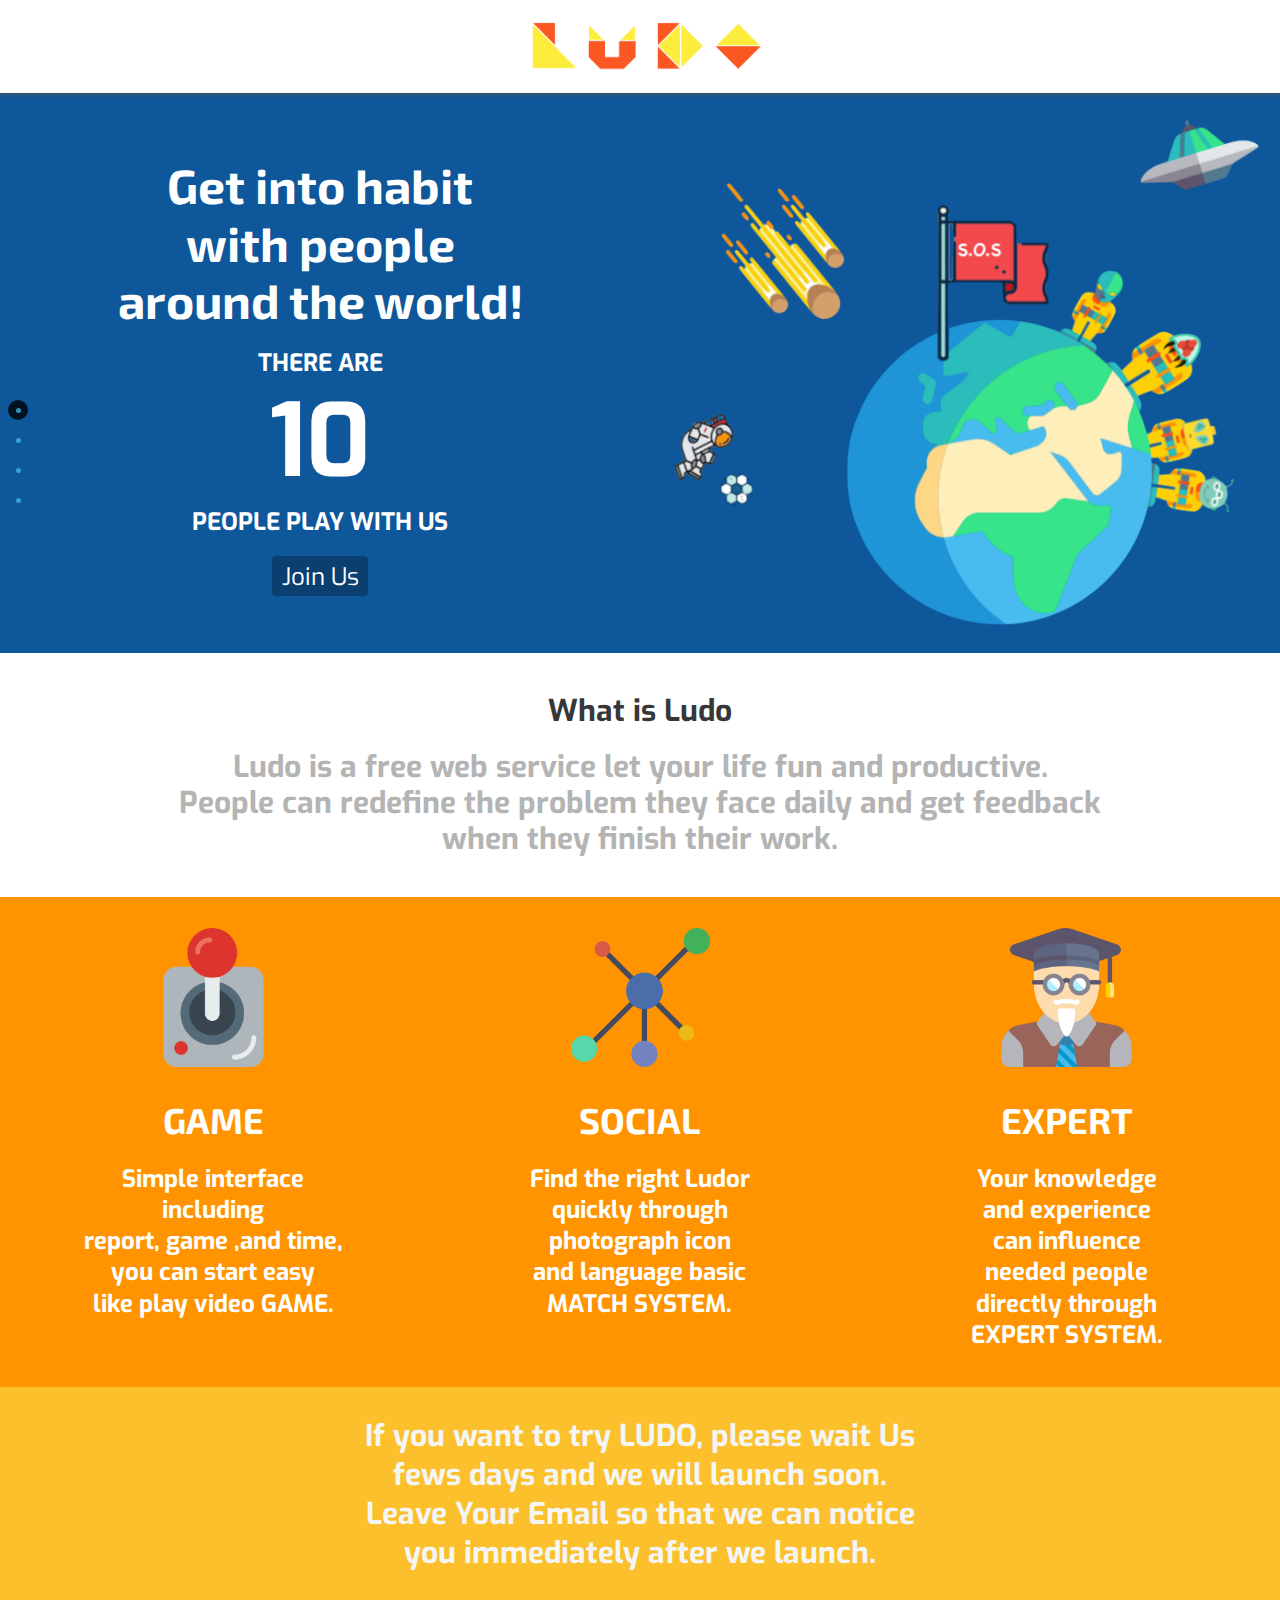
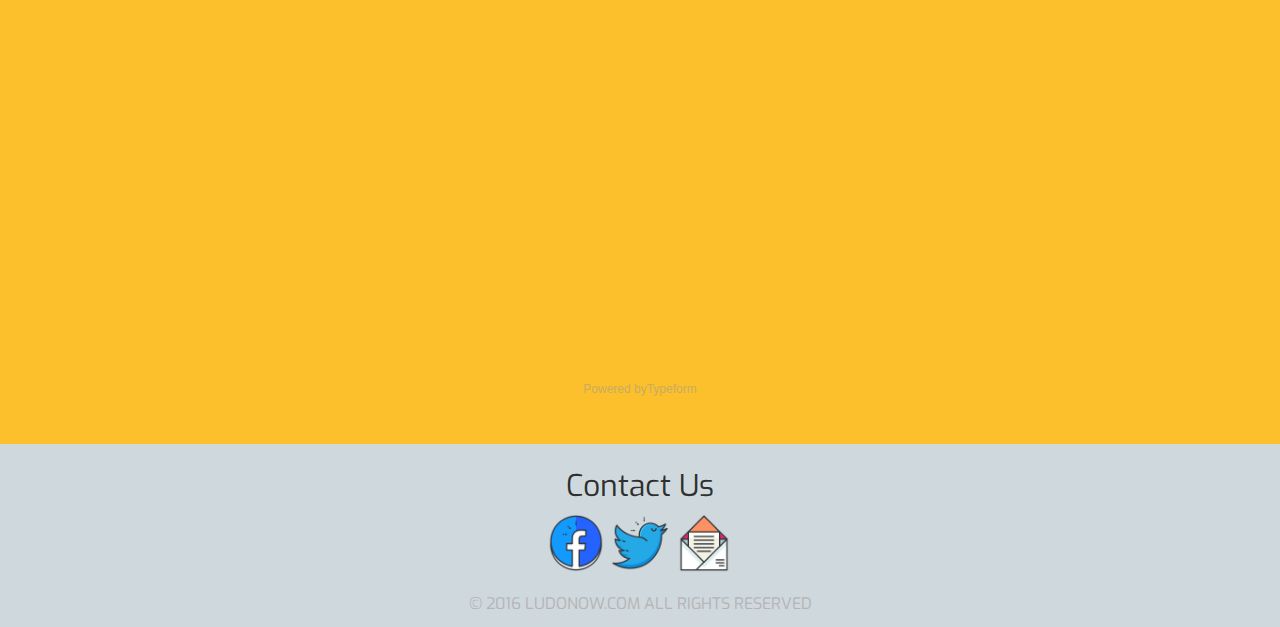
==== index.html @ 151a70c2 "Modify form-text class. Add necessary lib file" ====
<!DOCTYPE html>
<html>
<head>
    <meta charset="UTF-8">
    <title>Ludo Introduction</title>
    <link href='https://fonts.googleapis.com/css?family=Exo' rel='stylesheet' type='text/css'>
    <link href='https://fonts.googleapis.com/css?family=Exo+2' rel='stylesheet' type='text/css'>
    <link rel="stylesheet" href="css/bootstrap-3.3.6.min.css">
    <link rel="stylesheet" href="css/index.css">
</head>
<body id="body">
    <header class="header">
        <div class="header-logo-div">
            <a href="" class="page-scroll-top"><div class="header-logo"></div></a>
        </div>
<!--         <a href="">
            <div class="log-in">
                Log In
            </div>
        </a> -->
    </header>
    <aside class="side-nav hidden-xs">
        <nav class="side-nav-button">
            <ul>
                <li><a href="#join" class="page-scroll active"></a></li>
                <li><a href="#introduction" class="page-scroll"></a></li>
                <li><a href="#core" class="page-scroll"></a></li>
                <li><a href="#form" class="page-scroll"></a></li>
            </ul>
        </nav>
    </aside>
    <section id="join" class="join">
        <div class="join-text col-xs-12 col-sm-6">
            <div class="welcome-text"></div>
            <br>
            <div class="users-text">
                <span class="users-num-before"></span>
                <span class="users-num"></span>
                <span class="users-num-after"></span>
            </div>
            <br>
            <a href="#form">
                <button class="join-button btn"></button>
            </a>
        </div>
        <div class="join-img col-sm-6 hidden-xs"></div>
    </section>
    <section id="introduction" class="introduction">
        <div class="introduction-text">
            <div class="introduction-text-title"></div>
            <div class="introduction-text-content"></div>
        </div>
    </section>
    <section id="core" class="core row">
        <div class="game col-sm-4">
            <div class="game-img"></div>
            <div class="game-text">
                <div class="core-text-title game-text-title"></div>
                <div class="core-text-content game-text-content"></div>
            </div>
        </div>
        <div class="social col-sm-4">
            <div class="social-img"></div>
            <div class="social-text">
                <div class="core-text-title social-text-title"></div>
                <div class="core-text-content social-text-content"></div>
            </div>
        </div>
        <div class="expert col-sm-4">
            <div class="expert-img"></div>
            <div class="expert-text">
                <div class="core-text-title expert-text-title"></div>
                <div class="core-text-content expert-text-content"></div>
            </div>
        </div>
    </section>
    <section id="form" class="form">
        <div class="hidden-xs desktop-form-text"></div>
        <div class="visible-xs-block mobile-form-text">
            <div class="fill_in"></div>
            <div class="arrows-div">
                <svg class="arrows">
                    <path class="a1" d="M10 10 L30 30 L50 10"></path>
                    <path class="a2" d="M10 30 L30 50 L50 30"></path>
                    <path class="a3" d="M10 50 L30 70 L50 50"></path>
                </svg>
            </div>
        </div>
        <div class="typeform-div"></div>
    </section>
    <section id="contact-us" class="contact-us">
        <div class="contact-us-title"></div>
        <div class="contact-us-img">
            <a href="https://www.facebook.com/LUDO-Now-1155062761203764/?fref=ts" target="_blank">
                <img src="./images/facebook.png" alt="facebook"/>
            </a>
            <a href="https://grouptweet.com/LUDO_Now/33a69f55c49ba6310b08007c532ab9cb" target="_blank">
                <img src="./images/twitter.png" alt="twitter"/>
            </a>
            <a href="mailto:ludonow.com@gmail.com" target="_blank">
                <img src="./images/email.png" alt="email"/>
            </a>
        </div>
        <div class="copyright"></div>
    </section>
    <script src="./js/jquery-2.1.4.min.js"></script>
    <script src="./js/bootstrap-3.3.6.min.js"></script>
    <script src="./js/jquery.easing-1.3.min.js"></script>
    <script src="./js/language.js"></script>
    <script src="./js/index.js"></script>
</body>

</html>
---- css/index.css ----
/* reset of css */
/* line 2, ../sass/helpers/_reset.scss */
html, body, div, span, applet, object, iframe,
h1, h2, h3, h4, h5, h6, p, blockquote, pre,
a, abbr, acronym, address, big, cite, code,
del, dfn, em, img, ins, kbd, q, s, samp,
small, strike, strong, sub, sup, tt, var,
b, u, i, center,
dl, dt, dd, ol, ul, li,
fieldset, form, label, legend,
table, caption, tbody, tfoot, thead, tr, th, td,
article, aside, canvas, details, embed,
figure, figcaption, footer, header, hgroup,
menu, nav, output, ruby, section, summary,
time, mark, audio, video {
  margin: 0;
  padding: 0;
  border: 0;
  font-size: 100%;
  font: inherit;
  vertical-align: baseline;
}

/* HTML5 display-role reset for older browsers */
/* line 23, ../sass/helpers/_reset.scss */
article, aside, details, figcaption, figure,
footer, header, hgroup, menu, nav, section {
  display: block;
}

/* line 27, ../sass/helpers/_reset.scss */
body {
  line-height: 1;
}

/* line 30, ../sass/helpers/_reset.scss */
ol, ul {
  list-style: none;
}

/* line 33, ../sass/helpers/_reset.scss */
blockquote, q {
  quotes: none;
}

/* line 36, ../sass/helpers/_reset.scss */
blockquote:before, blockquote:after,
q:before, q:after {
  content: '';
  content: none;
}

/* line 41, ../sass/helpers/_reset.scss */
table {
  border-collapse: collapse;
  border-spacing: 0;
}

/* end of reset of css */
/* line 4, ../sass/helpers/_placeholders.scss */
.header, .side-nav {
  position: fixed;
}

/* line 5, ../sass/helpers/_placeholders.scss */
.side-nav .side-nav-button {
  position: absolute;
}

/* line 6, ../sass/helpers/_placeholders.scss */
.header-logo-div, .header-logo, .join, .join-img, .introduction, .core, .game-text, .social-text, .expert-text, .game-img, .social-img, .expert-img, .form, .contact-us {
  position: relative;
}

/* line 9, ../sass/helpers/_placeholders.scss */
.header, .join, .introduction, .core, .form {
  width: 100%;
}

/* line 11, ../sass/helpers/_placeholders.scss */
.header-logo-div, .header-logo, .join-img, .game, .social, .expert {
  height: 100%;
}

/* line 12, ../sass/helpers/_placeholders.scss */
.typeform-div {
  height: 50%;
}

/* line 15, ../sass/helpers/_placeholders.scss */
.side-nav, .join, .introduction, .core, .form {
  top: 93px;
}

/* line 18, ../sass/helpers/_placeholders.scss */
.header-logo-div, .arrows-div {
  margin: 0 auto;
}

/* line 24, ../sass/helpers/_placeholders.scss */
.introduction-text, .desktop-form-text, .mobile-form-text, .typeform-div {
  padding-left: 25px;
  padding-right: 25px;
}

/* line 30, ../sass/helpers/_placeholders.scss */
.header-logo, .join-img, .game-img, .social-img, .expert-img {
  background-position: center;
  background-repeat: no-repeat;
  background-size: contain;
}

/* line 37, ../sass/helpers/_placeholders.scss */
.side-nav, .join-text, .join-button, .introduction, .core, .form, .contact-us {
  text-align: center;
}

/* line 38, ../sass/helpers/_placeholders.scss */
.join-button {
  text-decoration: none;
}

/* line 39, ../sass/helpers/_placeholders.scss */
.join-text, .introduction-text, .game-text, .social-text, .expert-text, .desktop-form-text, .mobile-form-text {
  font-weight: bold;
}

/* line 40, ../sass/helpers/_placeholders.scss */
.welcome-text, .game-text .core-text-title, .social-text .core-text-title, .expert-text .core-text-title {
  font-family: 'EXO 2';
}

/* line 3, ../sass/helpers/_default.scss */
body {
  font-family: Exo;
}

/* header bar */
/* line 5, ../sass/components/_header.scss */
.header {
  top: 0;
  z-index: 5;
  height: 93px;
  background-color: white;
  border-width: 1px;
  border-bottom-style: solid;
  border-bottom-color: whitesmoke;
  box-shadow: 0 1px 5px #505050;
}

/* line 17, ../sass/components/_header.scss */
.header-logo-div {
  width: 250px;
}

/* line 23, ../sass/components/_header.scss */
.header-logo {
  background-image: url("../images/Ludo_logo.png");
  transition-duration: 0.2s;
  -moz-transition-duration: 0.2s;
  -webkit-transition-duration: 0.2s;
  -o-transition-duration: 0.2s;
}
/* line 29, ../sass/components/_header.scss */
.header-logo:hover {
  background-image: url("../images/Ludo_logo_shadow.png");
  transition-duration: 0.2s;
  -moz-transition-duration: 0.2s;
  -webkit-transition-duration: 0.2s;
  -o-transition-duration: 0.2s;
}

/* end of header bar */
/* side-nav */
/* line 5, ../sass/components/_side-nav.scss */
.side-nav {
  height: 100%;
  width: 20px;
  z-index: 2;
}
/* line 13, ../sass/components/_side-nav.scss */
.side-nav .side-nav-button {
  top: 33%;
}
/* line 18, ../sass/components/_side-nav.scss */
.side-nav a {
  display: block;
  position: relative;
  width: 20px;
  height: 20px;
  margin: 10px 8px;
  border: 6px solid transparent;
  border-radius: 50%;
  vertical-align: middle;
}
/* line 28, ../sass/components/_side-nav.scss */
.side-nav a:before {
  margin-top: -2px;
  margin-left: -2px;
  width: 5px;
  height: 5px;
  background-color: rgba(65, 180, 230, 0.8);
  border-radius: 100%;
  position: absolute;
  top: 50%;
  left: 50%;
  content: "";
}
/* line 41, ../sass/components/_side-nav.scss */
.side-nav a:hover, .side-nav a.active {
  background-color: rgba(0, 0, 0, 0.8);
}

/* end of side-nav */
/* join */
/* line 5, ../sass/components/_join.scss */
.join {
  height: 560px;
  background-color: #0e579b;
  color: white;
}

/* line 13, ../sass/components/_join.scss */
.join-text {
  line-height: 1.2;
}

/* line 18, ../sass/components/_join.scss */
.welcome-text {
  margin-top: 64px;
}
@media screen and (min-width: 992px) {
  /* line 18, ../sass/components/_join.scss */
  .welcome-text {
    font-size: 48px;
  }
}
@media screen and (max-width: 992px) {
  /* line 18, ../sass/components/_join.scss */
  .welcome-text {
    font-size: 38px;
  }
}

/* line 28, ../sass/components/_join.scss */
.users-text {
  font-size: 24px;
}
/* line 30, ../sass/components/_join.scss */
.users-text .users-num {
  line-height: 1.3;
  font-size: 100px;
}

/* line 35, ../sass/components/_join.scss */
.join-button {
  width: 96px;
  height: 40px;
  border: solid;
  border-color: #0a3f70;
  border-width: 1px;
  padding: 8px;
  font-size: 24px;
}

/* line 51, ../sass/components/_join.scss */
.join-button.btn {
  line-height: 1;
  color: white;
  background-color: #0a3f70;
  transition-duration: 0.2s;
  -moz-transition-duration: 0.2s;
  -webkit-transition-duration: 0.2s;
  -o-transition-duration: 0.2s;
}
/* line 58, ../sass/components/_join.scss */
.join-button.btn:hover {
  color: #0a3f70;
  background-color: white;
  transition-duration: 0.2s;
  -moz-transition-duration: 0.2s;
  -webkit-transition-duration: 0.2s;
  -o-transition-duration: 0.2s;
}

/* line 64, ../sass/components/_join.scss */
.join-img {
  float: right;
  background-image: url("../images/join.png");
}

/* end of join */
/* introduction */
/* line 11, ../sass/components/_introduction.scss */
.introduction-text {
  padding-top: 40px;
  padding-bottom: 40px;
  line-height: 1.2;
}

/* line 18, ../sass/components/_introduction.scss */
.introduction-text-title {
  padding-bottom: 20px;
  font-size: 30px;
  color: rgba(0, 0, 0, 0.8);
}

/* line 23, ../sass/components/_introduction.scss */
.introduction-text-content {
  color: #b4b4b4;
}
@media screen and (min-width: 992px) {
  /* line 23, ../sass/components/_introduction.scss */
  .introduction-text-content {
    font-size: 30px;
  }
}
@media screen and (min-width: 768px) and (max-width: 992px) {
  /* line 23, ../sass/components/_introduction.scss */
  .introduction-text-content {
    font-size: 24px;
  }
}
@media screen and (max-width: 768px) {
  /* line 23, ../sass/components/_introduction.scss */
  .introduction-text-content {
    font-size: 18px;
  }
}

/* end of introduction */
/* core */
/* line 5, ../sass/components/_core.scss */
.core {
  background-color: #ff9300;
  color: white;
}

/* line 13, ../sass/components/_core.scss */
.core.row {
  margin: 0;
}

/* line 20, ../sass/components/_core.scss */
.game-text, .social-text, .expert-text {
  margin-bottom: 30px;
  line-height: 1.3;
}
/* line 26, ../sass/components/_core.scss */
.game-text .core-text-title, .social-text .core-text-title, .expert-text .core-text-title {
  font-size: 36px;
  padding-bottom: 20px;
}
/* line 31, ../sass/components/_core.scss */
.game-text .core-text-content, .social-text .core-text-content, .expert-text .core-text-content {
  padding-bottom: 6px;
}
@media screen and (min-width: 992px) {
  /* line 31, ../sass/components/_core.scss */
  .game-text .core-text-content, .social-text .core-text-content, .expert-text .core-text-content {
    font-size: 24px;
  }
}
@media screen and (min-width: 768px) and (max-width: 992px) {
  /* line 31, ../sass/components/_core.scss */
  .game-text .core-text-content, .social-text .core-text-content, .expert-text .core-text-content {
    font-size: 21px;
  }
}
@media screen and (max-width: 768px) {
  /* line 31, ../sass/components/_core.scss */
  .game-text .core-text-content, .social-text .core-text-content, .expert-text .core-text-content {
    font-size: 18px;
  }
}

/* line 44, ../sass/components/_core.scss */
.game-img, .social-img, .expert-img {
  height: 200px;
}
@media screen and (min-width: 768px) {
  /* line 44, ../sass/components/_core.scss */
  .game-img, .social-img, .expert-img {
    background-size: 35%;
  }
}
@media screen and (max-width: 768px) {
  /* line 44, ../sass/components/_core.scss */
  .game-img, .social-img, .expert-img {
    background-size: 30%;
  }
}

/* line 55, ../sass/components/_core.scss */
.game-img {
  background-image: url("../images/game.png");
}

/* line 56, ../sass/components/_core.scss */
.social-img {
  background-image: url("../images/social.png");
}

/* line 57, ../sass/components/_core.scss */
.expert-img {
  background-image: url("../images/expert.png");
}

/* end of core */
/* form */
/* line 5, ../sass/components/_form.scss */
.form {
  height: 750px;
  background-color: #fbc02c;
  color: whitesmoke;
}

/* line 14, ../sass/components/_form.scss */
.desktop-form-text, .mobile-form-text {
  padding-top: 30px;
  padding-bottom: 30px;
  line-height: 1.3;
}
@media screen and (min-width: 768px) {
  /* line 14, ../sass/components/_form.scss */
  .desktop-form-text, .mobile-form-text {
    font-size: 30px;
  }
}
@media screen and (max-width: 768px) {
  /* line 14, ../sass/components/_form.scss */
  .desktop-form-text, .mobile-form-text {
    font-size: 18px;
  }
}
/* line 26, ../sass/components/_form.scss */
.desktop-form-text .fill_in, .mobile-form-text .fill_in {
  color: white;
}

/* line 30, ../sass/components/_form.scss */
.arrows-div {
  width: 60px;
  height: 70px;
}

/* line 40, ../sass/components/_form.scss */
.arrows {
  width: 60px;
  height: 70px;
  position: absolute;
  left: 50%;
  margin-left: -30px;
}

/* line 48, ../sass/components/_form.scss */
.arrows path {
  stroke: white;
  fill: transparent;
  stroke-width: 1px;
  animation: arrow 2s infinite;
  -webkit-animation: arrow 2s infinite;
}

@keyframes arrow {
  0% {
    opacity: 0;
  }
  40% {
    opacity: 1;
  }
  80% {
    opacity: 0;
  }
  100% {
    opacity: 0;
  }
}
@-webkit-keyframes arrow /*Safari and Chrome*/ {
  0% {
    opacity: 0;
  }
  40% {
    opacity: 1;
  }
  80% {
    opacity: 0;
  }
  100% {
    opacity: 0;
  }
}
/* line 72, ../sass/components/_form.scss */
.arrows path.a1 {
  animation-delay: -1s;
  -webkit-animation-delay: -1s;
  /* Safari and Chrome */
}

/* line 77, ../sass/components/_form.scss */
.arrows path.a2 {
  animation-delay: -0.5s;
  -webkit-animation-delay: -0.5s;
  /* Safari and Chrome */
}

/* line 82, ../sass/components/_form.scss */
.arrows path.a3 {
  animation-delay: 0s;
  -webkit-animation-delay: 0s;
  /* Safari and Chrome */
}

/* end of form */
/* contact-us */
/* line 5, ../sass/components/_contact-us.scss */
.contact-us {
  padding-top: 15px;
  padding-bottom: 15px;
  background-color: #cfd8dc;
  color: rgba(0, 0, 0, 0.8);
}

/* line 13, ../sass/components/_contact-us.scss */
.contact-us-title {
  line-height: 1.8;
  font-size: 30px;
}

/* line 18, ../sass/components/_contact-us.scss */
.contact-us-img img {
  height: 60px;
  transition-timing-function: ease-in;
  -moz-transition-timing-function: ease-in;
  -webkit-transition-timing-function: ease-in;
  -o-transition-timing-function: ease-in;
  transition-duration: 0.2s;
  -moz-transition-duration: 0.2s;
  -webkit-transition-duration: 0.2s;
  -o-transition-duration: 0.2s;
}
/* line 23, ../sass/components/_contact-us.scss */
.contact-us-img img:hover {
  transform: scale(1.2) translateY(-10px);
  -ms-transform: scale(1.2) translateY(-10px);
  -moz-transform: scale(1.2) translateY(-10px);
  -webkit-transform: scale(1.2) translateY(-10px);
  -o-transform: scale(1.2) translateY(-10px);
  transition-duration: 0.2s;
  -moz-transition-duration: 0.2s;
  -webkit-transition-duration: 0.2s;
  -o-transition-duration: 0.2s;
}

/* line 29, ../sass/components/_contact-us.scss */
.copyright {
  padding-top: 20px;
  color: #b4b4b4;
}
@media screen and (max-width: 768px) {
  /* line 29, ../sass/components/_contact-us.scss */
  .copyright {
    font-size: 14px;
  }
}

/* end of contact-us*/
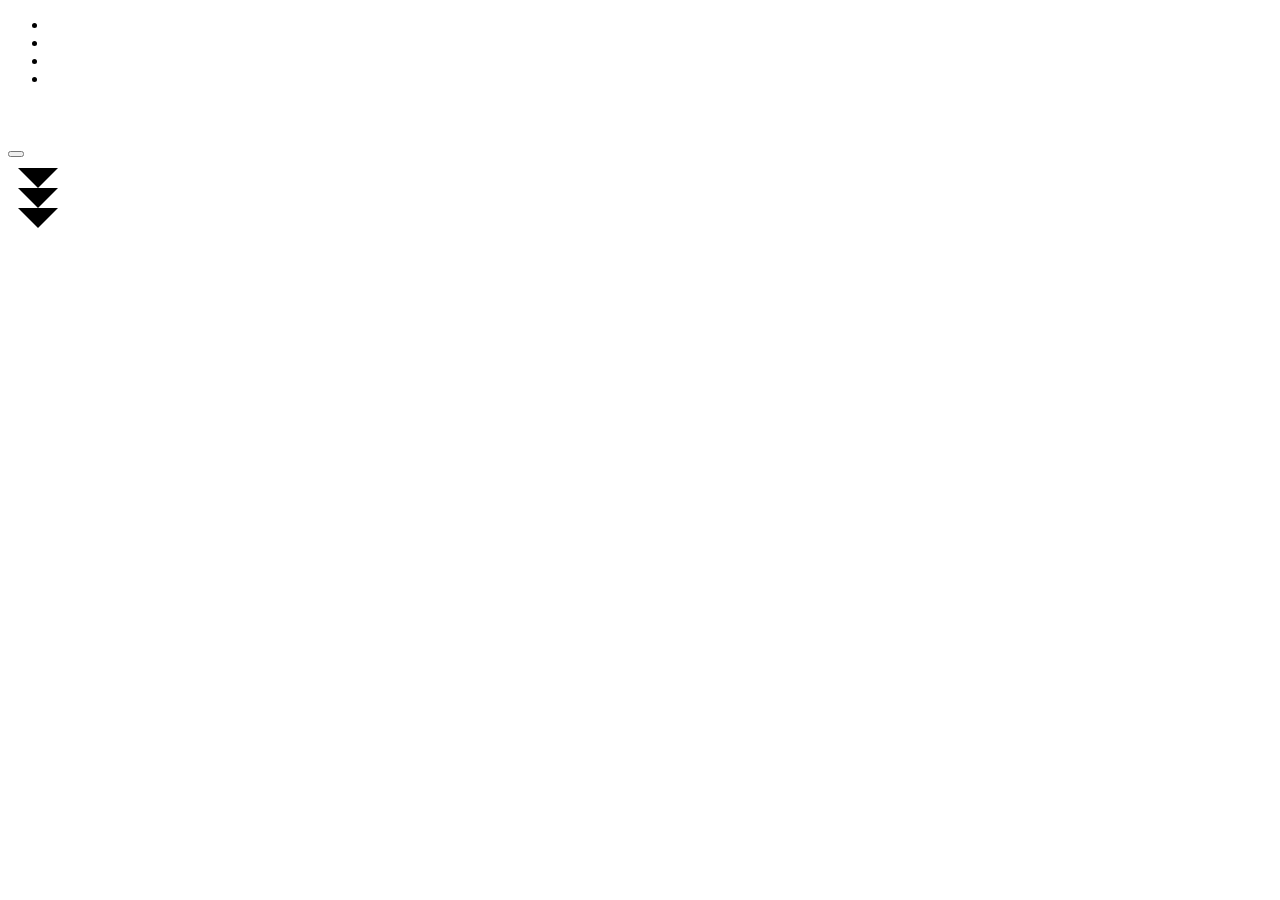
==== commit 244095b6: "Modify file structure" ====
--- a/index.html
+++ b/index.html
@@ -5,8 +5,8 @@
     <title>Ludo Introduction</title>
     <link href='https://fonts.googleapis.com/css?family=Exo' rel='stylesheet' type='text/css'>
     <link href='https://fonts.googleapis.com/css?family=Exo+2' rel='stylesheet' type='text/css'>
-    <link rel="stylesheet" href="css/bootstrap-3.3.6.min.css">
-    <link rel="stylesheet" href="css/index.css">
+    <link rel="stylesheet" href="./public/css/bootstrap-3.3.6.min.css">
+    <link rel="stylesheet" href="./public/css/index.css">
 </head>
 <body id="body">
     <header class="header">
@@ -91,23 +91,17 @@
     <section id="contact-us" class="contact-us">
         <div class="contact-us-title"></div>
         <div class="contact-us-img">
-            <a href="https://www.facebook.com/LUDO-Now-1155062761203764/?fref=ts" target="_blank">
-                <img src="./images/facebook.png" alt="facebook"/>
-            </a>
-            <a href="https://grouptweet.com/LUDO_Now/33a69f55c49ba6310b08007c532ab9cb" target="_blank">
-                <img src="./images/twitter.png" alt="twitter"/>
-            </a>
-            <a href="mailto:ludonow.com@gmail.com" target="_blank">
-                <img src="./images/email.png" alt="email"/>
-            </a>
+            <span class="facebook"></span>
+            <span class="twitter"></span>
+            <span class="email"></span>
         </div>
         <div class="copyright"></div>
     </section>
-    <script src="./js/jquery-2.1.4.min.js"></script>
-    <script src="./js/bootstrap-3.3.6.min.js"></script>
-    <script src="./js/jquery.easing-1.3.min.js"></script>
-    <script src="./js/language.js"></script>
-    <script src="./js/index.js"></script>
+    <script src="./public/js/jquery-2.1.4.min.js"></script>
+    <script src="./public/js/bootstrap-3.3.6.min.js"></script>
+    <script src="./public/js/jquery.easing-1.3.min.js"></script>
+    <script src="./public/js/language.js"></script>
+    <script src="./public/js/index.js"></script>
 </body>
 
 </html>
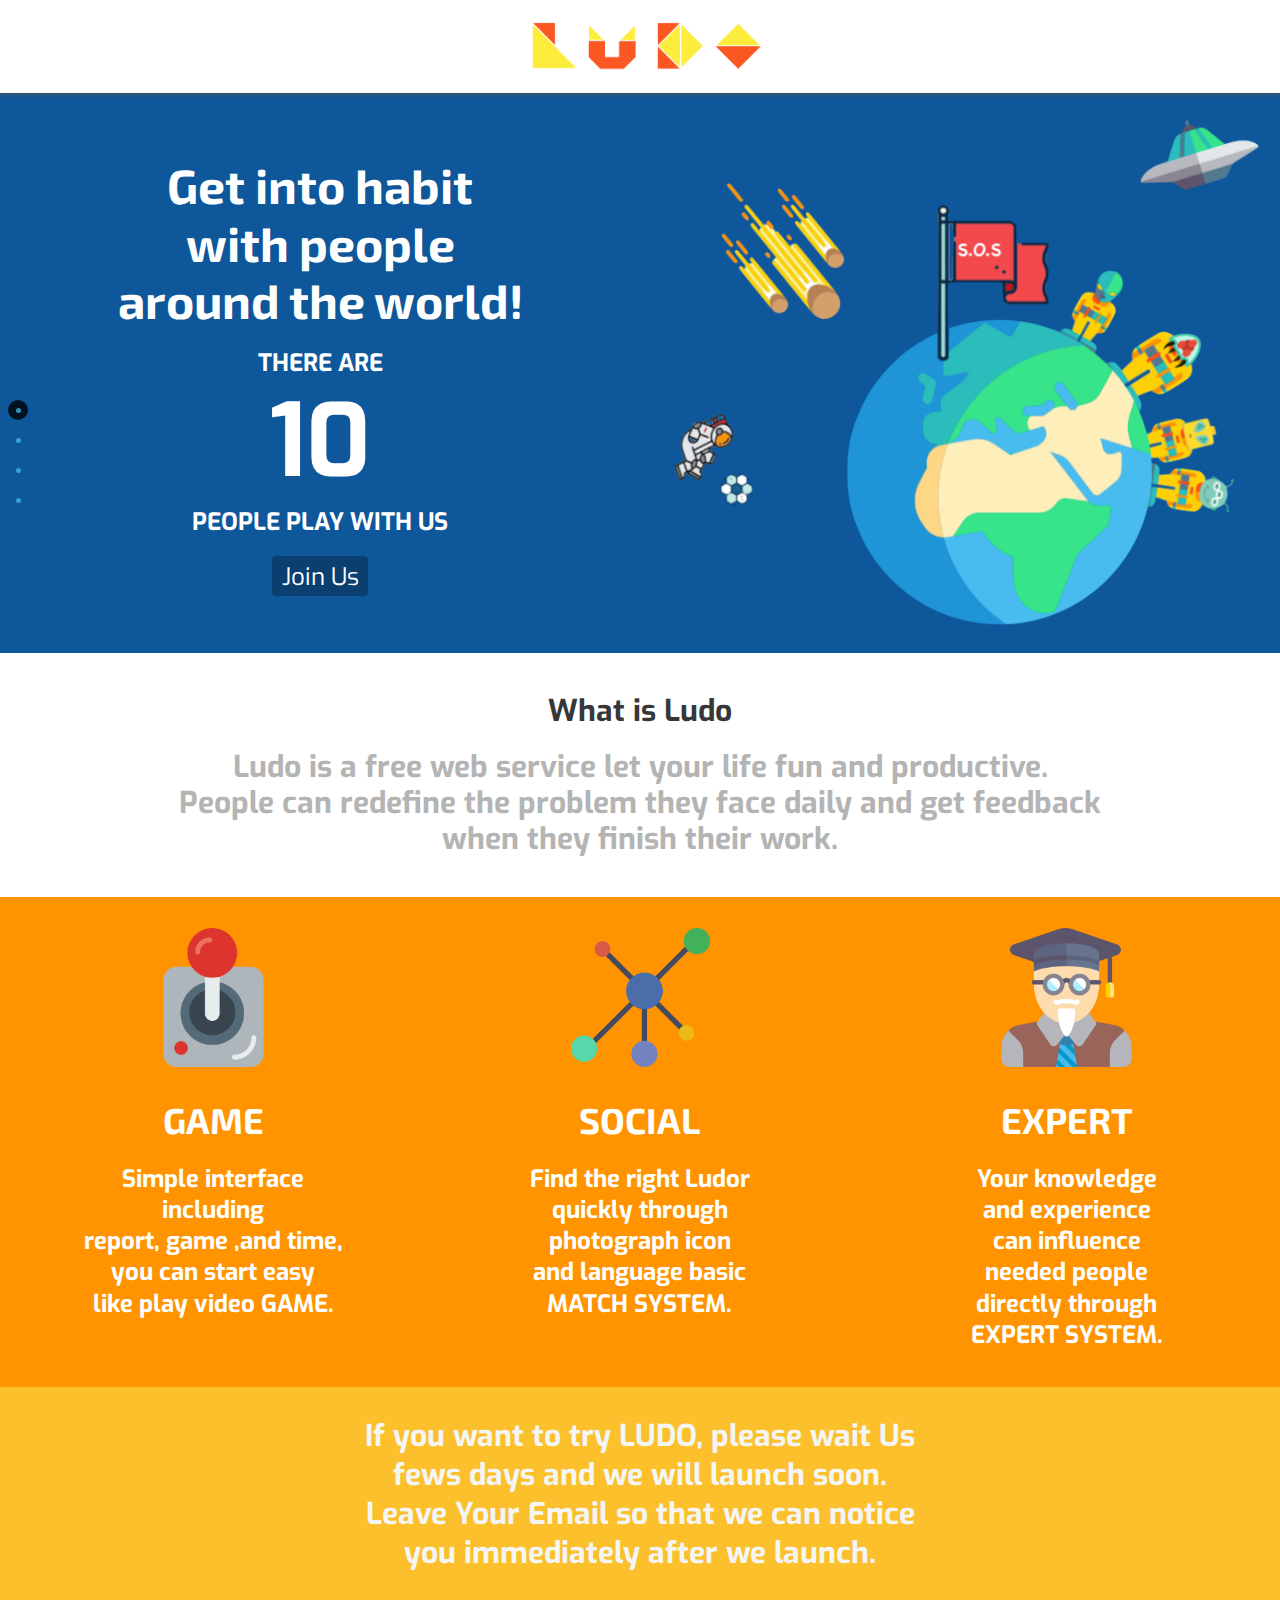
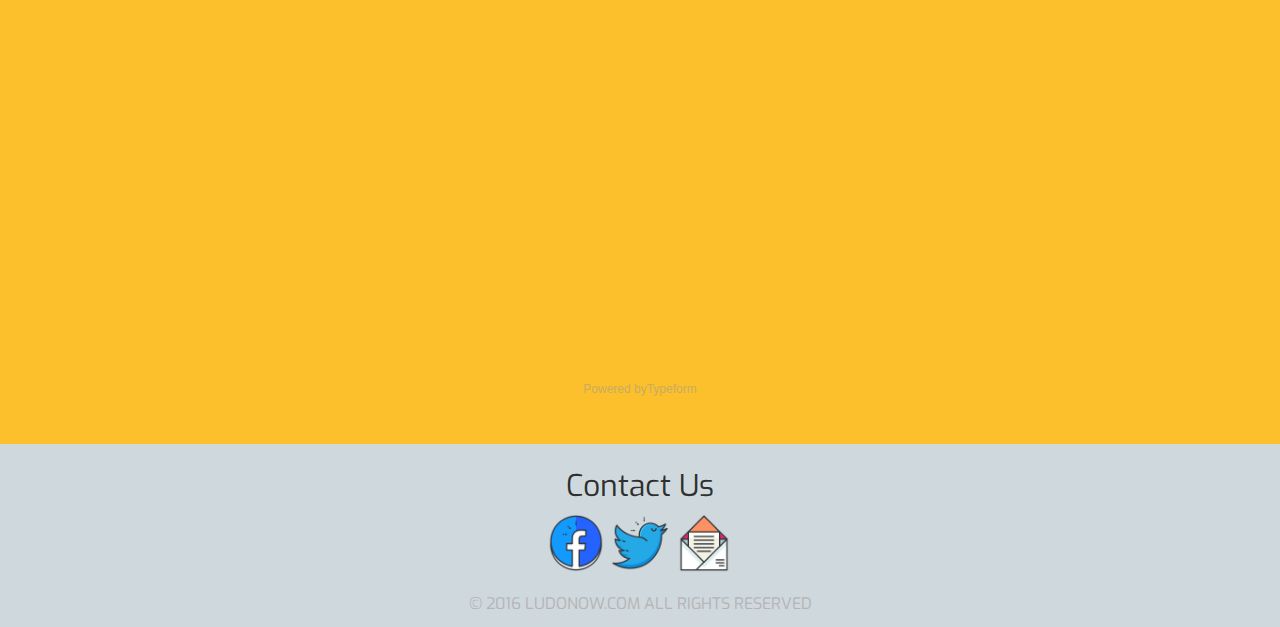
==== commit 0311725a: "Modify file structure" ====
--- a/index.html
+++ b/index.html
@@ -5,8 +5,8 @@
     <title>Ludo Introduction</title>
     <link href='https://fonts.googleapis.com/css?family=Exo' rel='stylesheet' type='text/css'>
     <link href='https://fonts.googleapis.com/css?family=Exo+2' rel='stylesheet' type='text/css'>
-    <link rel="stylesheet" href="./public/css/bootstrap-3.3.6.min.css">
-    <link rel="stylesheet" href="./public/css/index.css">
+    <link rel="stylesheet" href="./css/bootstrap-3.3.6.min.css">
+    <link rel="stylesheet" href="./css/index.css">
 </head>
 <body id="body">
     <header class="header">
@@ -97,11 +97,11 @@
         </div>
         <div class="copyright"></div>
     </section>
-    <script src="./public/js/jquery-2.1.4.min.js"></script>
-    <script src="./public/js/bootstrap-3.3.6.min.js"></script>
-    <script src="./public/js/jquery.easing-1.3.min.js"></script>
-    <script src="./public/js/language.js"></script>
-    <script src="./public/js/index.js"></script>
+    <script src="./js/jquery-2.1.4.min.js"></script>
+    <script src="./js/bootstrap-3.3.6.min.js"></script>
+    <script src="./js/jquery.easing-1.3.min.js"></script>
+    <script src="./js/language.js"></script>
+    <script src="./js/index.js"></script>
 </body>
 
 </html>
--- a/css/index.css
+++ b/css/index.css
@@ -0,0 +1,567 @@
+/* reset of css */
+/* line 2, ../sass/helpers/_reset.scss */
+html, body, div, span, applet, object, iframe,
+h1, h2, h3, h4, h5, h6, p, blockquote, pre,
+a, abbr, acronym, address, big, cite, code,
+del, dfn, em, img, ins, kbd, q, s, samp,
+small, strike, strong, sub, sup, tt, var,
+b, u, i, center,
+dl, dt, dd, ol, ul, li,
+fieldset, form, label, legend,
+table, caption, tbody, tfoot, thead, tr, th, td,
+article, aside, canvas, details, embed,
+figure, figcaption, footer, header, hgroup,
+menu, nav, output, ruby, section, summary,
+time, mark, audio, video {
+  margin: 0;
+  padding: 0;
+  border: 0;
+  font-size: 100%;
+  font: inherit;
+  vertical-align: baseline;
+}
+
+/* HTML5 display-role reset for older browsers */
+/* line 23, ../sass/helpers/_reset.scss */
+article, aside, details, figcaption, figure,
+footer, header, hgroup, menu, nav, section {
+  display: block;
+}
+
+/* line 27, ../sass/helpers/_reset.scss */
+body {
+  line-height: 1;
+}
+
+/* line 30, ../sass/helpers/_reset.scss */
+ol, ul {
+  list-style: none;
+}
+
+/* line 33, ../sass/helpers/_reset.scss */
+blockquote, q {
+  quotes: none;
+}
+
+/* line 36, ../sass/helpers/_reset.scss */
+blockquote:before, blockquote:after,
+q:before, q:after {
+  content: '';
+  content: none;
+}
+
+/* line 41, ../sass/helpers/_reset.scss */
+table {
+  border-collapse: collapse;
+  border-spacing: 0;
+}
+
+/* end of reset of css */
+/* line 4, ../sass/helpers/_placeholders.scss */
+.header, .side-nav {
+  position: fixed;
+}
+
+/* line 5, ../sass/helpers/_placeholders.scss */
+.side-nav .side-nav-button {
+  position: absolute;
+}
+
+/* line 6, ../sass/helpers/_placeholders.scss */
+.header-logo-div, .header-logo, .join, .join-img, .introduction, .core, .game-text, .social-text, .expert-text, .game-img, .social-img, .expert-img, .form, .contact-us {
+  position: relative;
+}
+
+/* line 9, ../sass/helpers/_placeholders.scss */
+.header, .join, .introduction, .core, .form {
+  width: 100%;
+}
+
+/* line 11, ../sass/helpers/_placeholders.scss */
+.header-logo-div, .header-logo, .join-img, .game, .social, .expert {
+  height: 100%;
+}
+
+/* line 12, ../sass/helpers/_placeholders.scss */
+.typeform-div {
+  height: 50%;
+}
+
+/* line 15, ../sass/helpers/_placeholders.scss */
+.side-nav, .join, .introduction, .core, .form {
+  top: 93px;
+}
+
+/* line 18, ../sass/helpers/_placeholders.scss */
+.header-logo-div, .arrows-div {
+  margin: 0 auto;
+}
+
+/* line 24, ../sass/helpers/_placeholders.scss */
+.introduction-text, .desktop-form-text, .mobile-form-text, .typeform-div {
+  padding-left: 25px;
+  padding-right: 25px;
+}
+
+/* line 30, ../sass/helpers/_placeholders.scss */
+.header-logo, .join-img, .game-img, .social-img, .expert-img {
+  background-position: center;
+  background-repeat: no-repeat;
+  background-size: contain;
+}
+
+/* line 37, ../sass/helpers/_placeholders.scss */
+.side-nav, .join-text, .join-button, .introduction, .core, .form, .contact-us {
+  text-align: center;
+}
+
+/* line 38, ../sass/helpers/_placeholders.scss */
+.join-button {
+  text-decoration: none;
+}
+
+/* line 39, ../sass/helpers/_placeholders.scss */
+.join-text, .introduction-text, .game-text, .social-text, .expert-text, .desktop-form-text, .mobile-form-text {
+  font-weight: bold;
+}
+
+/* line 40, ../sass/helpers/_placeholders.scss */
+.welcome-text, .game-text .core-text-title, .social-text .core-text-title, .expert-text .core-text-title {
+  font-family: 'EXO 2';
+}
+
+/* line 3, ../sass/helpers/_default.scss */
+body {
+  font-family: Exo;
+}
+
+/* header bar */
+/* line 5, ../sass/components/_header.scss */
+.header {
+  top: 0;
+  z-index: 5;
+  height: 93px;
+  background-color: white;
+  border-width: 1px;
+  border-bottom-style: solid;
+  border-bottom-color: whitesmoke;
+  box-shadow: 0 1px 5px #505050;
+}
+
+/* line 17, ../sass/components/_header.scss */
+.header-logo-div {
+  width: 250px;
+}
+
+/* line 23, ../sass/components/_header.scss */
+.header-logo {
+  background-image: url("../images/Ludo_logo.png");
+  transition-duration: 0.2s;
+  -moz-transition-duration: 0.2s;
+  -webkit-transition-duration: 0.2s;
+  -o-transition-duration: 0.2s;
+}
+/* line 29, ../sass/components/_header.scss */
+.header-logo:hover {
+  background-image: url("../images/Ludo_logo_shadow.png");
+  transition-duration: 0.2s;
+  -moz-transition-duration: 0.2s;
+  -webkit-transition-duration: 0.2s;
+  -o-transition-duration: 0.2s;
+}
+
+/* end of header bar */
+/* side-nav */
+/* line 5, ../sass/components/_side-nav.scss */
+.side-nav {
+  height: 100%;
+  width: 20px;
+  z-index: 2;
+}
+/* line 13, ../sass/components/_side-nav.scss */
+.side-nav .side-nav-button {
+  top: 33%;
+}
+/* line 18, ../sass/components/_side-nav.scss */
+.side-nav a {
+  display: block;
+  position: relative;
+  width: 20px;
+  height: 20px;
+  margin: 10px 8px;
+  border: 6px solid transparent;
+  border-radius: 50%;
+  vertical-align: middle;
+}
+/* line 28, ../sass/components/_side-nav.scss */
+.side-nav a:before {
+  margin-top: -2px;
+  margin-left: -2px;
+  width: 5px;
+  height: 5px;
+  background-color: rgba(65, 180, 230, 0.8);
+  border-radius: 100%;
+  position: absolute;
+  top: 50%;
+  left: 50%;
+  content: "";
+}
+/* line 41, ../sass/components/_side-nav.scss */
+.side-nav a:hover, .side-nav a.active {
+  background-color: rgba(0, 0, 0, 0.8);
+}
+
+/* end of side-nav */
+/* join */
+/* line 5, ../sass/components/_join.scss */
+.join {
+  height: 560px;
+  background-color: #0e579b;
+  color: white;
+}
+
+/* line 13, ../sass/components/_join.scss */
+.join-text {
+  line-height: 1.2;
+}
+
+/* line 18, ../sass/components/_join.scss */
+.welcome-text {
+  margin-top: 64px;
+}
+@media screen and (min-width: 992px) {
+  /* line 18, ../sass/components/_join.scss */
+  .welcome-text {
+    font-size: 48px;
+  }
+}
+@media screen and (max-width: 992px) {
+  /* line 18, ../sass/components/_join.scss */
+  .welcome-text {
+    font-size: 38px;
+  }
+}
+
+/* line 28, ../sass/components/_join.scss */
+.users-text {
+  font-size: 24px;
+}
+/* line 30, ../sass/components/_join.scss */
+.users-text .users-num {
+  line-height: 1.3;
+  font-size: 100px;
+}
+
+/* line 35, ../sass/components/_join.scss */
+.join-button {
+  width: 96px;
+  height: 40px;
+  border: solid;
+  border-color: #0a3f70;
+  border-width: 1px;
+  padding: 8px;
+  font-size: 24px;
+}
+
+/* line 51, ../sass/components/_join.scss */
+.join-button.btn {
+  line-height: 1;
+  color: white;
+  background-color: #0a3f70;
+  transition-duration: 0.2s;
+  -moz-transition-duration: 0.2s;
+  -webkit-transition-duration: 0.2s;
+  -o-transition-duration: 0.2s;
+}
+/* line 58, ../sass/components/_join.scss */
+.join-button.btn:hover {
+  color: #0a3f70;
+  background-color: white;
+  transition-duration: 0.2s;
+  -moz-transition-duration: 0.2s;
+  -webkit-transition-duration: 0.2s;
+  -o-transition-duration: 0.2s;
+}
+
+/* line 64, ../sass/components/_join.scss */
+.join-img {
+  float: right;
+  background-image: url("../images/join.png");
+}
+
+/* end of join */
+/* introduction */
+/* line 11, ../sass/components/_introduction.scss */
+.introduction-text {
+  padding-top: 40px;
+  padding-bottom: 40px;
+  line-height: 1.2;
+}
+
+/* line 18, ../sass/components/_introduction.scss */
+.introduction-text-title {
+  padding-bottom: 20px;
+  font-size: 30px;
+  color: rgba(0, 0, 0, 0.8);
+}
+
+/* line 23, ../sass/components/_introduction.scss */
+.introduction-text-content {
+  color: #b4b4b4;
+}
+@media screen and (min-width: 992px) {
+  /* line 23, ../sass/components/_introduction.scss */
+  .introduction-text-content {
+    font-size: 30px;
+  }
+}
+@media screen and (min-width: 768px) and (max-width: 992px) {
+  /* line 23, ../sass/components/_introduction.scss */
+  .introduction-text-content {
+    font-size: 24px;
+  }
+}
+@media screen and (max-width: 768px) {
+  /* line 23, ../sass/components/_introduction.scss */
+  .introduction-text-content {
+    font-size: 18px;
+  }
+}
+
+/* end of introduction */
+/* core */
+/* line 5, ../sass/components/_core.scss */
+.core {
+  background-color: #ff9300;
+  color: white;
+}
+
+/* line 13, ../sass/components/_core.scss */
+.core.row {
+  margin: 0;
+}
+
+/* line 20, ../sass/components/_core.scss */
+.game-text, .social-text, .expert-text {
+  margin-bottom: 30px;
+  line-height: 1.3;
+}
+/* line 26, ../sass/components/_core.scss */
+.game-text .core-text-title, .social-text .core-text-title, .expert-text .core-text-title {
+  font-size: 36px;
+  padding-bottom: 20px;
+}
+/* line 31, ../sass/components/_core.scss */
+.game-text .core-text-content, .social-text .core-text-content, .expert-text .core-text-content {
+  padding-bottom: 6px;
+}
+@media screen and (min-width: 992px) {
+  /* line 31, ../sass/components/_core.scss */
+  .game-text .core-text-content, .social-text .core-text-content, .expert-text .core-text-content {
+    font-size: 24px;
+  }
+}
+@media screen and (min-width: 768px) and (max-width: 992px) {
+  /* line 31, ../sass/components/_core.scss */
+  .game-text .core-text-content, .social-text .core-text-content, .expert-text .core-text-content {
+    font-size: 21px;
+  }
+}
+@media screen and (max-width: 768px) {
+  /* line 31, ../sass/components/_core.scss */
+  .game-text .core-text-content, .social-text .core-text-content, .expert-text .core-text-content {
+    font-size: 18px;
+  }
+}
+
+/* line 44, ../sass/components/_core.scss */
+.game-img, .social-img, .expert-img {
+  height: 200px;
+}
+@media screen and (min-width: 768px) {
+  /* line 44, ../sass/components/_core.scss */
+  .game-img, .social-img, .expert-img {
+    background-size: 35%;
+  }
+}
+@media screen and (max-width: 768px) {
+  /* line 44, ../sass/components/_core.scss */
+  .game-img, .social-img, .expert-img {
+    background-size: 30%;
+  }
+}
+
+/* line 55, ../sass/components/_core.scss */
+.game-img {
+  background-image: url("../images/game.png");
+}
+
+/* line 56, ../sass/components/_core.scss */
+.social-img {
+  background-image: url("../images/social.png");
+}
+
+/* line 57, ../sass/components/_core.scss */
+.expert-img {
+  background-image: url("../images/expert.png");
+}
+
+/* end of core */
+/* form */
+/* line 5, ../sass/components/_form.scss */
+.form {
+  height: 750px;
+  background-color: #fbc02c;
+  color: whitesmoke;
+}
+
+/* line 14, ../sass/components/_form.scss */
+.desktop-form-text, .mobile-form-text {
+  padding-top: 30px;
+  padding-bottom: 30px;
+  line-height: 1.3;
+}
+@media screen and (min-width: 768px) {
+  /* line 14, ../sass/components/_form.scss */
+  .desktop-form-text, .mobile-form-text {
+    font-size: 30px;
+  }
+}
+@media screen and (max-width: 768px) {
+  /* line 14, ../sass/components/_form.scss */
+  .desktop-form-text, .mobile-form-text {
+    font-size: 18px;
+  }
+}
+/* line 26, ../sass/components/_form.scss */
+.desktop-form-text .fill_in, .mobile-form-text .fill_in {
+  color: white;
+}
+
+/* line 30, ../sass/components/_form.scss */
+.arrows-div {
+  width: 60px;
+  height: 70px;
+}
+
+/* line 40, ../sass/components/_form.scss */
+.arrows {
+  width: 60px;
+  height: 70px;
+  position: absolute;
+  left: 50%;
+  margin-left: -30px;
+}
+
+/* line 48, ../sass/components/_form.scss */
+.arrows path {
+  stroke: white;
+  fill: transparent;
+  stroke-width: 1px;
+  animation: arrow 2s infinite;
+  -webkit-animation: arrow 2s infinite;
+}
+
+@keyframes arrow {
+  0% {
+    opacity: 0;
+  }
+  40% {
+    opacity: 1;
+  }
+  80% {
+    opacity: 0;
+  }
+  100% {
+    opacity: 0;
+  }
+}
+@-webkit-keyframes arrow /*Safari and Chrome*/ {
+  0% {
+    opacity: 0;
+  }
+  40% {
+    opacity: 1;
+  }
+  80% {
+    opacity: 0;
+  }
+  100% {
+    opacity: 0;
+  }
+}
+/* line 72, ../sass/components/_form.scss */
+.arrows path.a1 {
+  animation-delay: -1s;
+  -webkit-animation-delay: -1s;
+  /* Safari and Chrome */
+}
+
+/* line 77, ../sass/components/_form.scss */
+.arrows path.a2 {
+  animation-delay: -0.5s;
+  -webkit-animation-delay: -0.5s;
+  /* Safari and Chrome */
+}
+
+/* line 82, ../sass/components/_form.scss */
+.arrows path.a3 {
+  animation-delay: 0s;
+  -webkit-animation-delay: 0s;
+  /* Safari and Chrome */
+}
+
+/* end of form */
+/* contact-us */
+/* line 5, ../sass/components/_contact-us.scss */
+.contact-us {
+  padding-top: 15px;
+  padding-bottom: 15px;
+  background-color: #cfd8dc;
+  color: rgba(0, 0, 0, 0.8);
+}
+
+/* line 13, ../sass/components/_contact-us.scss */
+.contact-us-title {
+  line-height: 1.8;
+  font-size: 30px;
+}
+
+/* line 18, ../sass/components/_contact-us.scss */
+.contact-us-img img {
+  height: 60px;
+  transition-timing-function: ease-in;
+  -moz-transition-timing-function: ease-in;
+  -webkit-transition-timing-function: ease-in;
+  -o-transition-timing-function: ease-in;
+  transition-duration: 0.2s;
+  -moz-transition-duration: 0.2s;
+  -webkit-transition-duration: 0.2s;
+  -o-transition-duration: 0.2s;
+}
+/* line 23, ../sass/components/_contact-us.scss */
+.contact-us-img img:hover {
+  transform: scale(1.2) translateY(-10px);
+  -ms-transform: scale(1.2) translateY(-10px);
+  -moz-transform: scale(1.2) translateY(-10px);
+  -webkit-transform: scale(1.2) translateY(-10px);
+  -o-transform: scale(1.2) translateY(-10px);
+  transition-duration: 0.2s;
+  -moz-transition-duration: 0.2s;
+  -webkit-transition-duration: 0.2s;
+  -o-transition-duration: 0.2s;
+}
+
+/* line 29, ../sass/components/_contact-us.scss */
+.copyright {
+  padding-top: 20px;
+  color: #b4b4b4;
+}
+@media screen and (max-width: 768px) {
+  /* line 29, ../sass/components/_contact-us.scss */
+  .copyright {
+    font-size: 14px;
+  }
+}
+
+/* end of contact-us*/
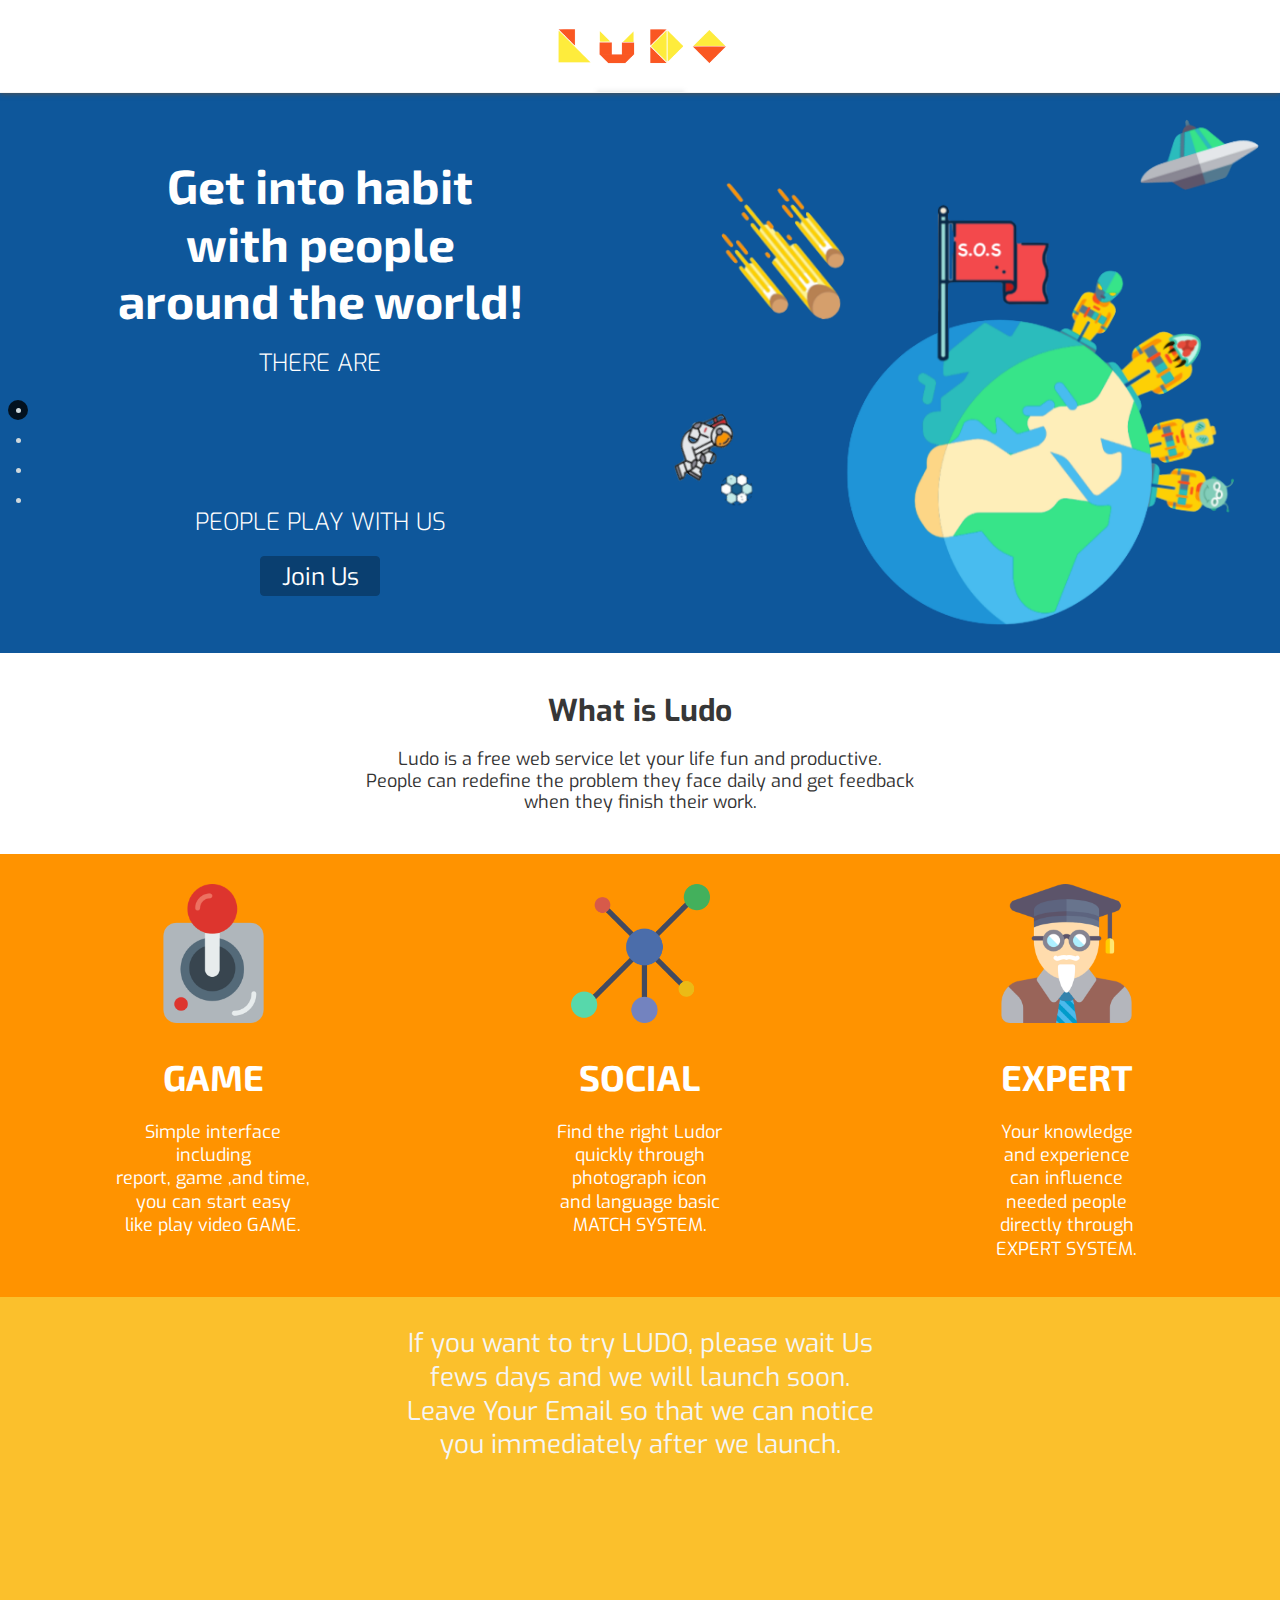
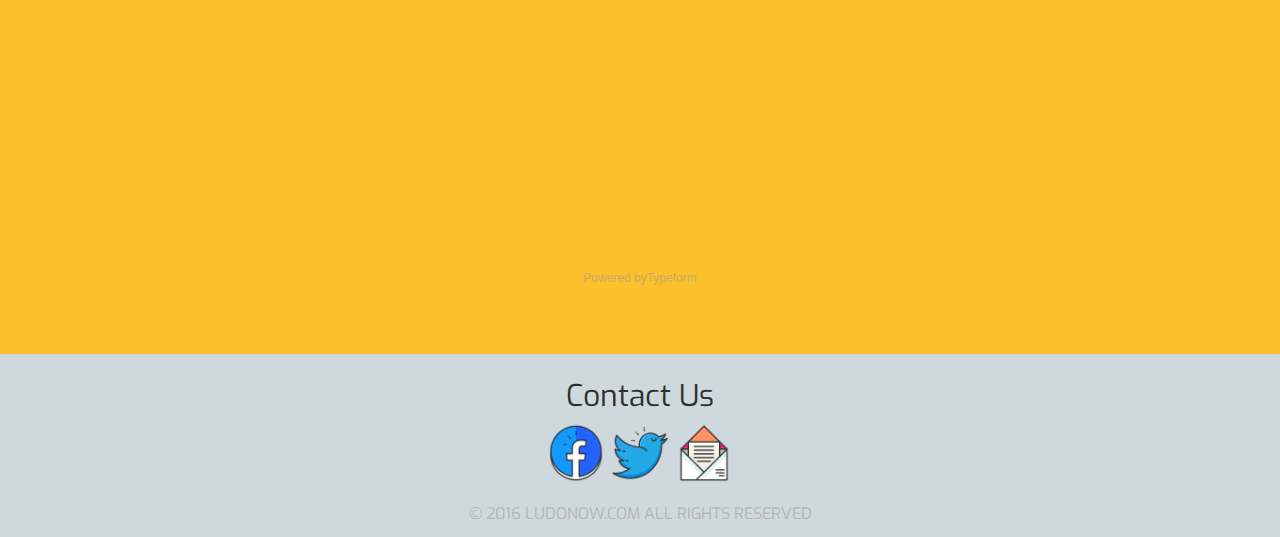
==== commit 049eeb30: "Modify header logo image setting" ====
--- a/index.html
+++ b/index.html
@@ -11,7 +11,7 @@
 <body id="body">
     <header class="header">
         <div class="header-logo-div">
-            <a href="" class="page-scroll-top"><div class="header-logo"></div></a>
+            <a href="" class="page-scroll-top"><div class="header-logo header-logo-shadow"></div></a>
         </div>
 <!--         <a href="">
             <div class="log-in">
--- a/css/index.css
+++ b/css/index.css
@@ -121,18 +121,23 @@
 }
 
 /* line 39, ../sass/helpers/_placeholders.scss */
-.join-text, .introduction-text, .game-text, .social-text, .expert-text, .desktop-form-text, .mobile-form-text {
+.welcome-text, .introduction-text-title, .game-text .core-text-title, .social-text .core-text-title, .expert-text .core-text-title {
   font-weight: bold;
 }
 
 /* line 40, ../sass/helpers/_placeholders.scss */
+.users-text .users-num-before, .users-text .users-num-after {
+  font-weight: 300;
+}
+
+/* line 41, ../sass/helpers/_placeholders.scss */
 .welcome-text, .game-text .core-text-title, .social-text .core-text-title, .expert-text .core-text-title {
-  font-family: 'EXO 2';
+  font-family: 'Microsoft JhengHei', 'EXO 2';
 }
 
 /* line 3, ../sass/helpers/_default.scss */
 body {
-  font-family: Exo;
+  font-family: "Microsoft JhengHei", "Exo";
 }
 
 /* header bar */
@@ -155,13 +160,14 @@
 
 /* line 23, ../sass/components/_header.scss */
 .header-logo {
+  background-image: url("../images/Ludo_logo_shadow.png");
   background-image: url("../images/Ludo_logo.png");
   transition-duration: 0.2s;
   -moz-transition-duration: 0.2s;
   -webkit-transition-duration: 0.2s;
   -o-transition-duration: 0.2s;
 }
-/* line 29, ../sass/components/_header.scss */
+/* line 30, ../sass/components/_header.scss */
 .header-logo:hover {
   background-image: url("../images/Ludo_logo_shadow.png");
   transition-duration: 0.2s;
@@ -199,7 +205,7 @@
   margin-left: -2px;
   width: 5px;
   height: 5px;
-  background-color: rgba(65, 180, 230, 0.8);
+  background-color: #cfd8dc;
   border-radius: 100%;
   position: absolute;
   top: 50%;
@@ -209,6 +215,15 @@
 /* line 41, ../sass/components/_side-nav.scss */
 .side-nav a:hover, .side-nav a.active {
   background-color: rgba(0, 0, 0, 0.8);
+  transform: scale(1.2) translateY();
+  -ms-transform: scale(1.2) translateY();
+  -moz-transform: scale(1.2) translateY();
+  -webkit-transform: scale(1.2) translateY();
+  -o-transform: scale(1.2) translateY();
+  transition-duration: 0.5s;
+  -moz-transition-duration: 0.5s;
+  -webkit-transition-duration: 0.5s;
+  -o-transition-duration: 0.5s;
 }
 
 /* end of side-nav */
@@ -225,18 +240,18 @@
   line-height: 1.2;
 }
 
-/* line 18, ../sass/components/_join.scss */
+/* line 17, ../sass/components/_join.scss */
 .welcome-text {
   margin-top: 64px;
 }
 @media screen and (min-width: 992px) {
-  /* line 18, ../sass/components/_join.scss */
+  /* line 17, ../sass/components/_join.scss */
   .welcome-text {
     font-size: 48px;
   }
 }
 @media screen and (max-width: 992px) {
-  /* line 18, ../sass/components/_join.scss */
+  /* line 17, ../sass/components/_join.scss */
   .welcome-text {
     font-size: 38px;
   }
@@ -246,15 +261,15 @@
 .users-text {
   font-size: 24px;
 }
-/* line 30, ../sass/components/_join.scss */
+/* line 33, ../sass/components/_join.scss */
 .users-text .users-num {
   line-height: 1.3;
   font-size: 100px;
 }
 
-/* line 35, ../sass/components/_join.scss */
+/* line 38, ../sass/components/_join.scss */
 .join-button {
-  width: 96px;
+  width: 120px;
   height: 40px;
   border: solid;
   border-color: #0a3f70;
@@ -263,7 +278,7 @@
   font-size: 24px;
 }
 
-/* line 51, ../sass/components/_join.scss */
+/* line 50, ../sass/components/_join.scss */
 .join-button.btn {
   line-height: 1;
   color: white;
@@ -273,7 +288,7 @@
   -webkit-transition-duration: 0.2s;
   -o-transition-duration: 0.2s;
 }
-/* line 58, ../sass/components/_join.scss */
+/* line 57, ../sass/components/_join.scss */
 .join-button.btn:hover {
   color: #0a3f70;
   background-color: white;
@@ -283,7 +298,7 @@
   -o-transition-duration: 0.2s;
 }
 
-/* line 64, ../sass/components/_join.scss */
+/* line 63, ../sass/components/_join.scss */
 .join-img {
   float: right;
   background-image: url("../images/join.png");
@@ -298,7 +313,7 @@
   line-height: 1.2;
 }
 
-/* line 18, ../sass/components/_introduction.scss */
+/* line 17, ../sass/components/_introduction.scss */
 .introduction-text-title {
   padding-bottom: 20px;
   font-size: 30px;
@@ -307,18 +322,18 @@
 
 /* line 23, ../sass/components/_introduction.scss */
 .introduction-text-content {
-  color: #b4b4b4;
+  color: #333333;
 }
 @media screen and (min-width: 992px) {
   /* line 23, ../sass/components/_introduction.scss */
   .introduction-text-content {
-    font-size: 30px;
+    font-size: 18px;
   }
 }
 @media screen and (min-width: 768px) and (max-width: 992px) {
   /* line 23, ../sass/components/_introduction.scss */
   .introduction-text-content {
-    font-size: 24px;
+    font-size: 18px;
   }
 }
 @media screen and (max-width: 768px) {
@@ -346,7 +361,7 @@
   margin-bottom: 30px;
   line-height: 1.3;
 }
-/* line 26, ../sass/components/_core.scss */
+/* line 25, ../sass/components/_core.scss */
 .game-text .core-text-title, .social-text .core-text-title, .expert-text .core-text-title {
   font-size: 36px;
   padding-bottom: 20px;
@@ -358,13 +373,13 @@
 @media screen and (min-width: 992px) {
   /* line 31, ../sass/components/_core.scss */
   .game-text .core-text-content, .social-text .core-text-content, .expert-text .core-text-content {
-    font-size: 24px;
+    font-size: 18px;
   }
 }
 @media screen and (min-width: 768px) and (max-width: 992px) {
   /* line 31, ../sass/components/_core.scss */
   .game-text .core-text-content, .social-text .core-text-content, .expert-text .core-text-content {
-    font-size: 21px;
+    font-size: 18px;
   }
 }
 @media screen and (max-width: 768px) {
@@ -424,7 +439,7 @@
 @media screen and (min-width: 768px) {
   /* line 14, ../sass/components/_form.scss */
   .desktop-form-text, .mobile-form-text {
-    font-size: 30px;
+    font-size: 26px;
   }
 }
 @media screen and (max-width: 768px) {
@@ -433,18 +448,18 @@
     font-size: 18px;
   }
 }
-/* line 26, ../sass/components/_form.scss */
+/* line 25, ../sass/components/_form.scss */
 .desktop-form-text .fill_in, .mobile-form-text .fill_in {
   color: white;
 }
 
-/* line 30, ../sass/components/_form.scss */
+/* line 29, ../sass/components/_form.scss */
 .arrows-div {
   width: 60px;
   height: 70px;
 }
 
-/* line 40, ../sass/components/_form.scss */
+/* line 39, ../sass/components/_form.scss */
 .arrows {
   width: 60px;
   height: 70px;
@@ -453,7 +468,7 @@
   margin-left: -30px;
 }
 
-/* line 48, ../sass/components/_form.scss */
+/* line 47, ../sass/components/_form.scss */
 .arrows path {
   stroke: white;
   fill: transparent;
@@ -490,21 +505,21 @@
     opacity: 0;
   }
 }
-/* line 72, ../sass/components/_form.scss */
+/* line 71, ../sass/components/_form.scss */
 .arrows path.a1 {
   animation-delay: -1s;
   -webkit-animation-delay: -1s;
   /* Safari and Chrome */
 }
 
-/* line 77, ../sass/components/_form.scss */
+/* line 76, ../sass/components/_form.scss */
 .arrows path.a2 {
   animation-delay: -0.5s;
   -webkit-animation-delay: -0.5s;
   /* Safari and Chrome */
 }
 
-/* line 82, ../sass/components/_form.scss */
+/* line 81, ../sass/components/_form.scss */
 .arrows path.a3 {
   animation-delay: 0s;
   -webkit-animation-delay: 0s;
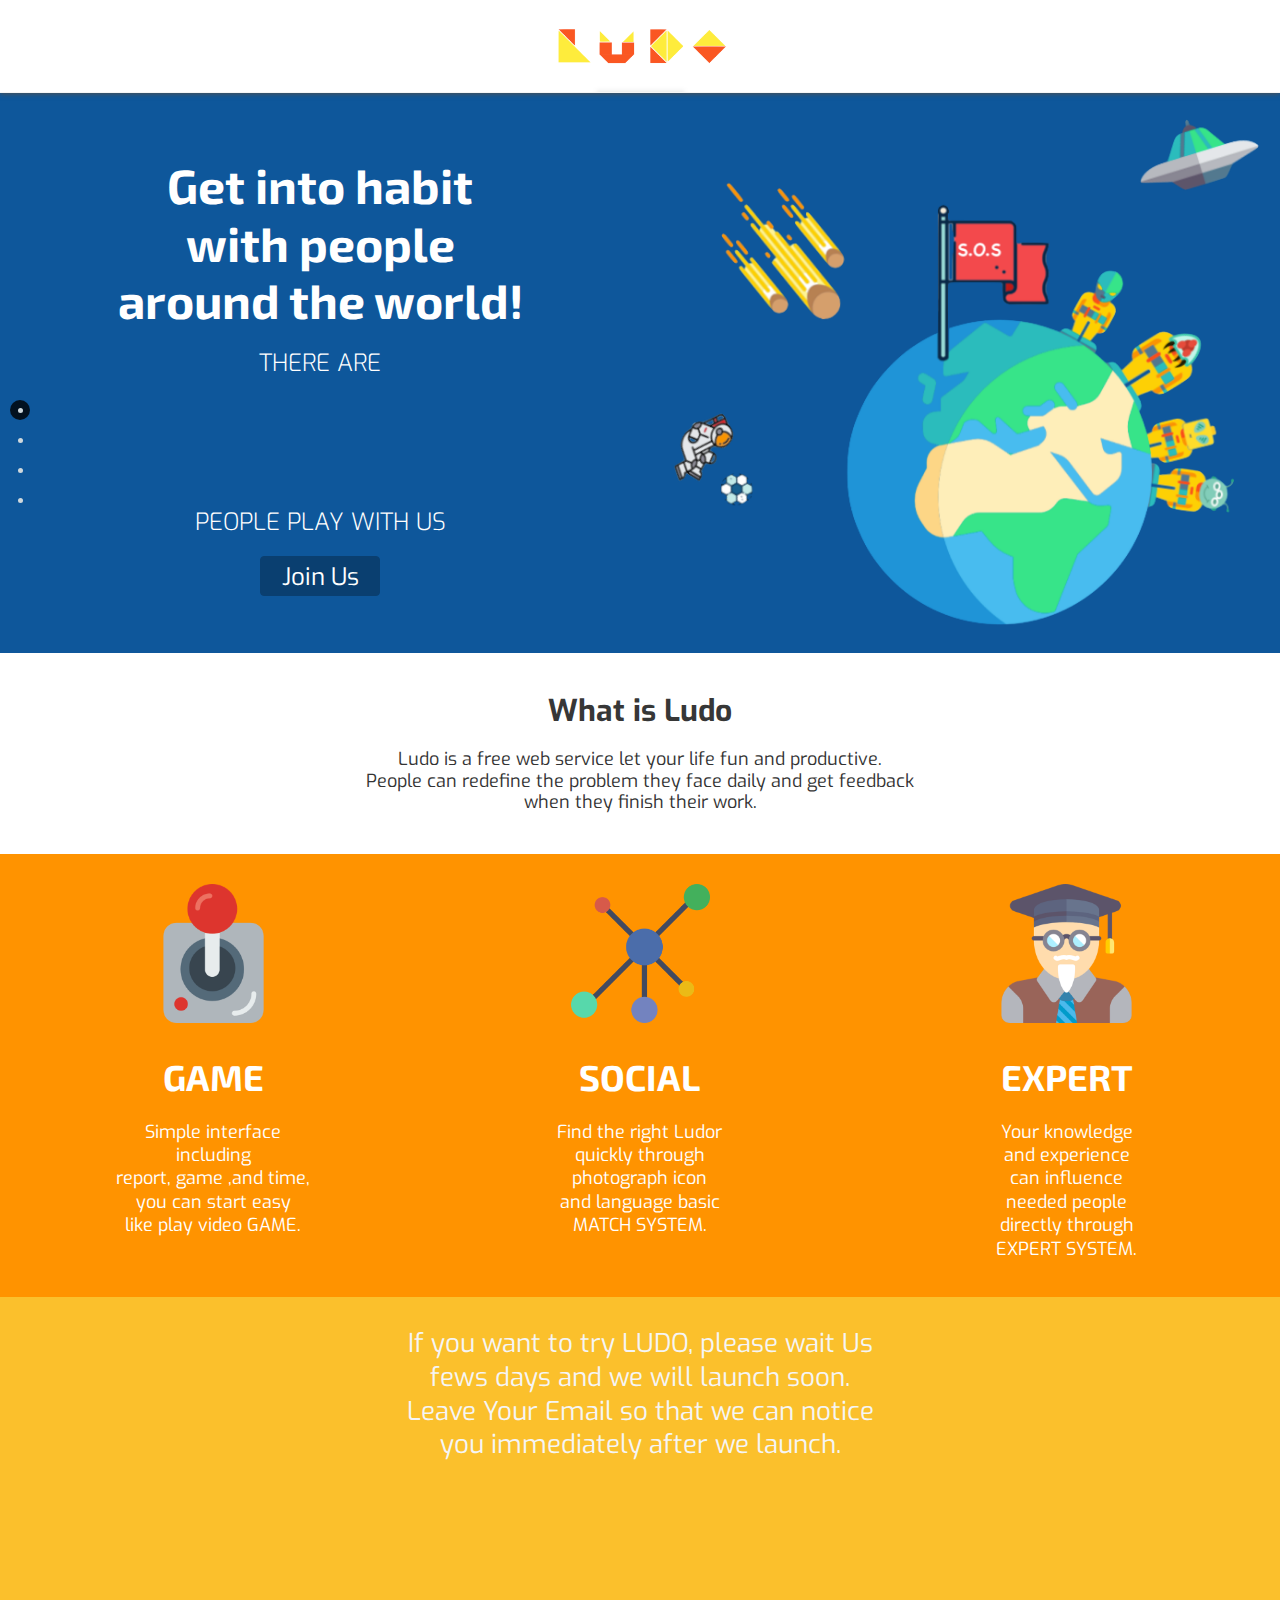
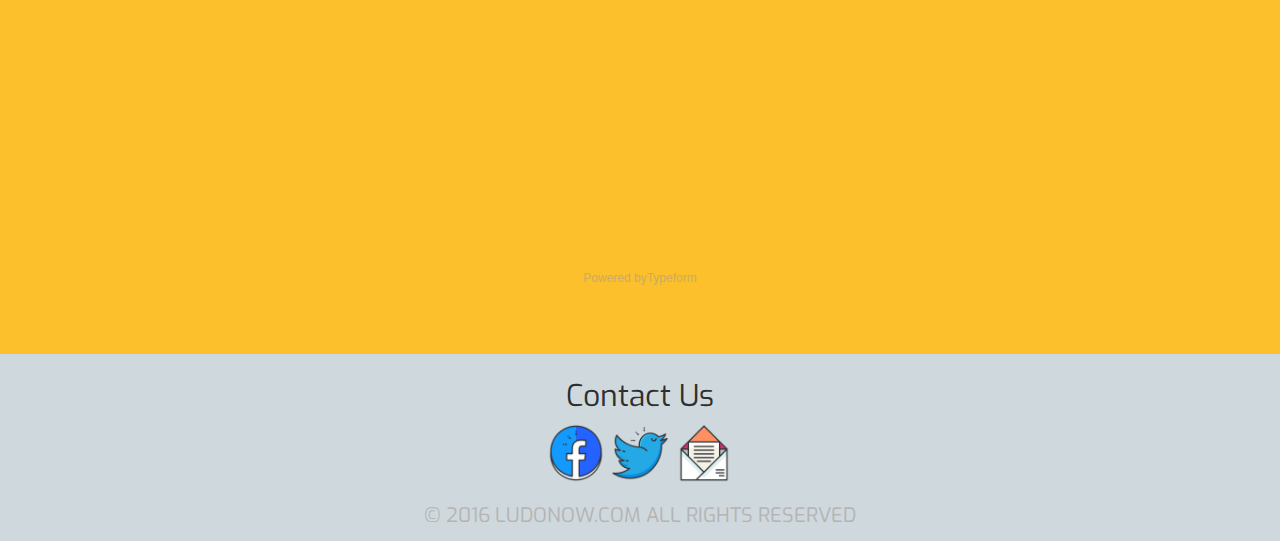
==== commit 2fc2836e: "Modify side bar nav button" ====
--- a/index.html
+++ b/index.html
@@ -3,6 +3,7 @@
 <head>
     <meta charset="UTF-8">
     <title>Ludo Introduction</title>
+    <link rel="shortcut icon" href="./images/favicon.ico">
     <link href='https://fonts.googleapis.com/css?family=Exo' rel='stylesheet' type='text/css'>
     <link href='https://fonts.googleapis.com/css?family=Exo+2' rel='stylesheet' type='text/css'>
     <link rel="stylesheet" href="./css/bootstrap-3.3.6.min.css">
@@ -10,9 +11,12 @@
 </head>
 <body id="body">
     <header class="header">
-        <div class="header-logo-div">
-            <a href="" class="page-scroll-top"><div class="header-logo header-logo-shadow"></div></a>
-        </div>
+        <a href="" class="page-scroll-top">
+            <div class="header-logo-div">
+                <div class="header-logo"></div>
+                <div class="header-logo-shadow"></div>
+            </div>
+        </a>
 <!--         <a href="">
             <div class="log-in">
                 Log In
@@ -20,12 +24,20 @@
         </a> -->
     </header>
     <aside class="side-nav hidden-xs">
-        <nav class="side-nav-button">
+        <nav class="side-nav-buttons">
             <ul>
-                <li><a href="#join" class="page-scroll active"></a></li>
-                <li><a href="#introduction" class="page-scroll"></a></li>
-                <li><a href="#core" class="page-scroll"></a></li>
-                <li><a href="#form" class="page-scroll"></a></li>
+                <a href="#join" class="side-nav-button page-scroll active">
+                    <li class="side-nav-button-center"></li>
+                </a>
+                <a href="#introduction" class="side-nav-button page-scroll">
+                    <li class="side-nav-button-center"></li>
+                </a>
+                <a href="#core" class="side-nav-button page-scroll">
+                    <li class="side-nav-button-center"></li>
+                </a>
+                <a href="#form" class="side-nav-button page-scroll">
+                    <li class="side-nav-button-center"></li>
+                </a>
             </ul>
         </nav>
     </aside>
--- a/css/index.css
+++ b/css/index.css
@@ -63,22 +63,22 @@
 }
 
 /* line 5, ../sass/helpers/_placeholders.scss */
-.side-nav .side-nav-button {
+.side-nav .side-nav-buttons, .side-nav .side-nav-button-center {
   position: absolute;
 }
 
 /* line 6, ../sass/helpers/_placeholders.scss */
-.header-logo-div, .header-logo, .join, .join-img, .introduction, .core, .game-text, .social-text, .expert-text, .game-img, .social-img, .expert-img, .form, .contact-us {
+.header-logo-div, .header-logo, .header-logo-shadow, .side-nav .side-nav-button, .join, .join-img, .introduction, .core, .game-text, .social-text, .expert-text, .game-img, .social-img, .expert-img, .form, .contact-us {
   position: relative;
 }
 
 /* line 9, ../sass/helpers/_placeholders.scss */
-.header, .join, .introduction, .core, .form {
+.header, .header-logo-shadow, .join, .introduction, .core, .form {
   width: 100%;
 }
 
 /* line 11, ../sass/helpers/_placeholders.scss */
-.header-logo-div, .header-logo, .join-img, .game, .social, .expert {
+.header-logo-div, .header-logo, .header-logo-shadow, .join-img, .game, .social, .expert {
   height: 100%;
 }
 
@@ -95,6 +95,11 @@
 /* line 18, ../sass/helpers/_placeholders.scss */
 .header-logo-div, .arrows-div {
   margin: 0 auto;
+}
+
+/* line 21, ../sass/helpers/_placeholders.scss */
+.side-nav .side-nav-button, .side-nav .side-nav-button-center {
+  border-radius: 50%;
 }
 
 /* line 24, ../sass/helpers/_placeholders.scss */
@@ -104,7 +109,7 @@
 }
 
 /* line 30, ../sass/helpers/_placeholders.scss */
-.header-logo, .join-img, .game-img, .social-img, .expert-img {
+.header-logo, .header-logo-shadow, .join-img, .game-img, .social-img, .expert-img {
   background-position: center;
   background-repeat: no-repeat;
   background-size: contain;
@@ -144,7 +149,7 @@
 /* line 5, ../sass/components/_header.scss */
 .header {
   top: 0;
-  z-index: 5;
+  z-index: 2;
   height: 93px;
   background-color: white;
   border-width: 1px;
@@ -160,7 +165,7 @@
 
 /* line 23, ../sass/components/_header.scss */
 .header-logo {
-  background-image: url("../images/Ludo_logo_shadow.png");
+  z-index: 5;
   background-image: url("../images/Ludo_logo.png");
   transition-duration: 0.2s;
   -moz-transition-duration: 0.2s;
@@ -169,11 +174,18 @@
 }
 /* line 30, ../sass/components/_header.scss */
 .header-logo:hover {
-  background-image: url("../images/Ludo_logo_shadow.png");
+  opacity: 0;
   transition-duration: 0.2s;
   -moz-transition-duration: 0.2s;
   -webkit-transition-duration: 0.2s;
   -o-transition-duration: 0.2s;
+}
+
+/* line 35, ../sass/components/_header.scss */
+.header-logo-shadow {
+  top: -93px;
+  z-index: 2;
+  background-image: url("../images/Ludo_logo_shadow.png");
 }
 
 /* end of header bar */
@@ -181,39 +193,30 @@
 /* line 5, ../sass/components/_side-nav.scss */
 .side-nav {
   height: 100%;
-  width: 20px;
+  width: 40px;
   z-index: 2;
 }
 /* line 13, ../sass/components/_side-nav.scss */
+.side-nav .side-nav-buttons {
+  top: 33%;
+}
+/* line 18, ../sass/components/_side-nav.scss */
 .side-nav .side-nav-button {
-  top: 33%;
-}
-/* line 18, ../sass/components/_side-nav.scss */
-.side-nav a {
   display: block;
-  position: relative;
   width: 20px;
   height: 20px;
-  margin: 10px 8px;
-  border: 6px solid transparent;
-  border-radius: 50%;
-  vertical-align: middle;
-}
-/* line 28, ../sass/components/_side-nav.scss */
-.side-nav a:before {
-  margin-top: -2px;
-  margin-left: -2px;
+  margin: 10px;
+}
+/* line 26, ../sass/components/_side-nav.scss */
+.side-nav .side-nav-button-center {
+  top: 7.5px;
+  left: 7.5px;
   width: 5px;
   height: 5px;
   background-color: #cfd8dc;
-  border-radius: 100%;
-  position: absolute;
-  top: 50%;
-  left: 50%;
-  content: "";
-}
-/* line 41, ../sass/components/_side-nav.scss */
-.side-nav a:hover, .side-nav a.active {
+}
+/* line 35, ../sass/components/_side-nav.scss */
+.side-nav .side-nav-button:hover, .side-nav .active {
   background-color: rgba(0, 0, 0, 0.8);
   transform: scale(1.2) translateY();
   -ms-transform: scale(1.2) translateY();
@@ -323,24 +326,7 @@
 /* line 23, ../sass/components/_introduction.scss */
 .introduction-text-content {
   color: #333333;
-}
-@media screen and (min-width: 992px) {
-  /* line 23, ../sass/components/_introduction.scss */
-  .introduction-text-content {
-    font-size: 18px;
-  }
-}
-@media screen and (min-width: 768px) and (max-width: 992px) {
-  /* line 23, ../sass/components/_introduction.scss */
-  .introduction-text-content {
-    font-size: 18px;
-  }
-}
-@media screen and (max-width: 768px) {
-  /* line 23, ../sass/components/_introduction.scss */
-  .introduction-text-content {
-    font-size: 18px;
-  }
+  font-size: 18px;
 }
 
 /* end of introduction */
@@ -369,54 +355,37 @@
 /* line 31, ../sass/components/_core.scss */
 .game-text .core-text-content, .social-text .core-text-content, .expert-text .core-text-content {
   padding-bottom: 6px;
-}
-@media screen and (min-width: 992px) {
-  /* line 31, ../sass/components/_core.scss */
-  .game-text .core-text-content, .social-text .core-text-content, .expert-text .core-text-content {
-    font-size: 18px;
-  }
-}
-@media screen and (min-width: 768px) and (max-width: 992px) {
-  /* line 31, ../sass/components/_core.scss */
-  .game-text .core-text-content, .social-text .core-text-content, .expert-text .core-text-content {
-    font-size: 18px;
-  }
-}
-@media screen and (max-width: 768px) {
-  /* line 31, ../sass/components/_core.scss */
-  .game-text .core-text-content, .social-text .core-text-content, .expert-text .core-text-content {
-    font-size: 18px;
-  }
-}
-
-/* line 44, ../sass/components/_core.scss */
+  font-size: 18px;
+}
+
+/* line 36, ../sass/components/_core.scss */
 .game-img, .social-img, .expert-img {
   height: 200px;
 }
 @media screen and (min-width: 768px) {
-  /* line 44, ../sass/components/_core.scss */
+  /* line 36, ../sass/components/_core.scss */
   .game-img, .social-img, .expert-img {
     background-size: 35%;
   }
 }
 @media screen and (max-width: 768px) {
-  /* line 44, ../sass/components/_core.scss */
+  /* line 36, ../sass/components/_core.scss */
   .game-img, .social-img, .expert-img {
     background-size: 30%;
   }
 }
 
-/* line 55, ../sass/components/_core.scss */
+/* line 47, ../sass/components/_core.scss */
 .game-img {
   background-image: url("../images/game.png");
 }
 
-/* line 56, ../sass/components/_core.scss */
+/* line 48, ../sass/components/_core.scss */
 .social-img {
   background-image: url("../images/social.png");
 }
 
-/* line 57, ../sass/components/_core.scss */
+/* line 49, ../sass/components/_core.scss */
 .expert-img {
   background-image: url("../images/expert.png");
 }
@@ -549,22 +518,22 @@
   -moz-transition-timing-function: ease-in;
   -webkit-transition-timing-function: ease-in;
   -o-transition-timing-function: ease-in;
-  transition-duration: 0.2s;
-  -moz-transition-duration: 0.2s;
-  -webkit-transition-duration: 0.2s;
-  -o-transition-duration: 0.2s;
+  transition-duration: 0.1s;
+  -moz-transition-duration: 0.1s;
+  -webkit-transition-duration: 0.1s;
+  -o-transition-duration: 0.1s;
 }
 /* line 23, ../sass/components/_contact-us.scss */
 .contact-us-img img:hover {
-  transform: scale(1.2) translateY(-10px);
-  -ms-transform: scale(1.2) translateY(-10px);
-  -moz-transform: scale(1.2) translateY(-10px);
-  -webkit-transform: scale(1.2) translateY(-10px);
-  -o-transform: scale(1.2) translateY(-10px);
-  transition-duration: 0.2s;
-  -moz-transition-duration: 0.2s;
-  -webkit-transition-duration: 0.2s;
-  -o-transition-duration: 0.2s;
+  transform: scale(1.1) translateY(-10px);
+  -ms-transform: scale(1.1) translateY(-10px);
+  -moz-transform: scale(1.1) translateY(-10px);
+  -webkit-transform: scale(1.1) translateY(-10px);
+  -o-transform: scale(1.1) translateY(-10px);
+  transition-duration: 0.1s;
+  -moz-transition-duration: 0.1s;
+  -webkit-transition-duration: 0.1s;
+  -o-transition-duration: 0.1s;
 }
 
 /* line 29, ../sass/components/_contact-us.scss */
@@ -572,6 +541,12 @@
   padding-top: 20px;
   color: #b4b4b4;
 }
+@media screen and (min-width: 768px) {
+  /* line 29, ../sass/components/_contact-us.scss */
+  .copyright {
+    font-size: 20px;
+  }
+}
 @media screen and (max-width: 768px) {
   /* line 29, ../sass/components/_contact-us.scss */
   .copyright {
